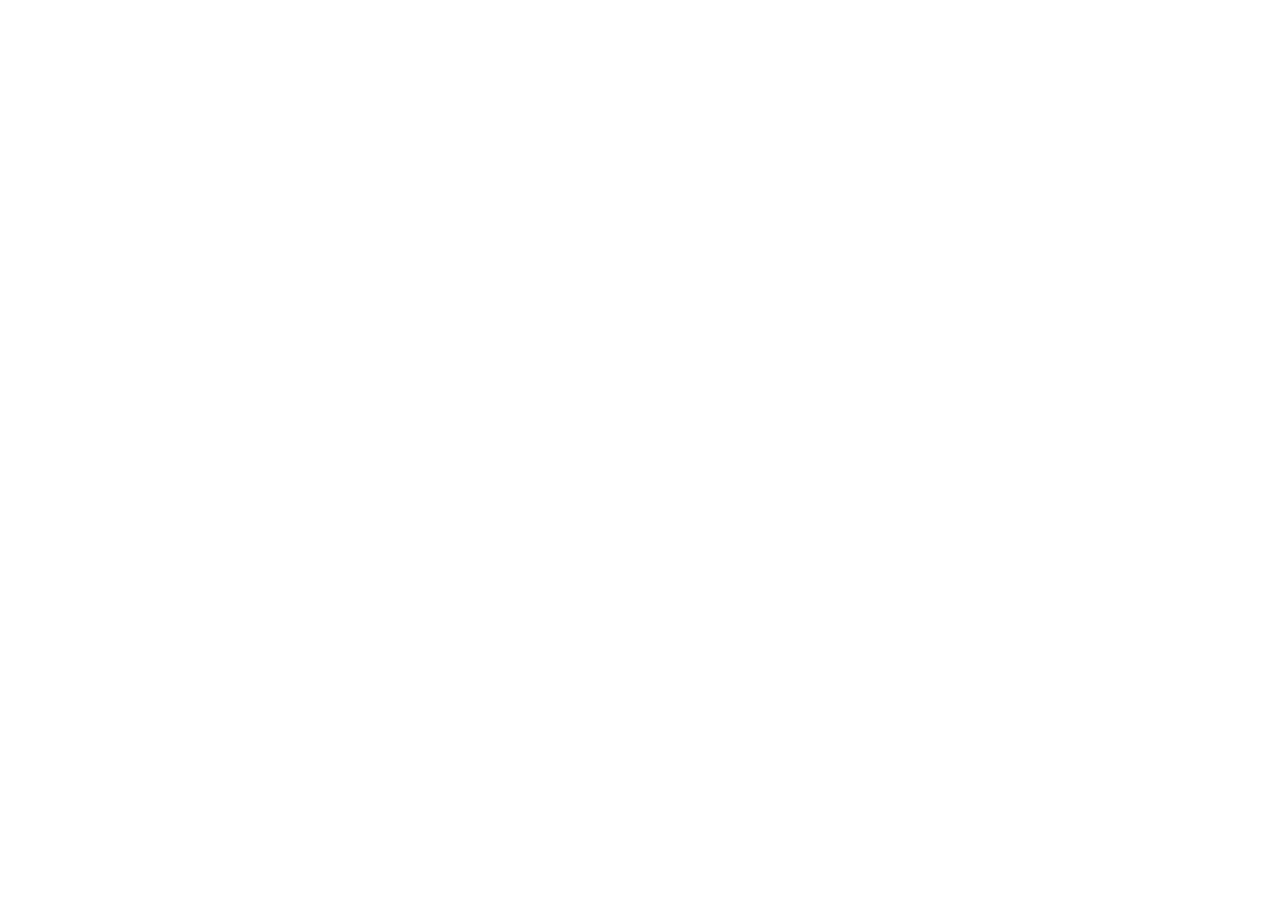
==== index.html @ f233265a "Updates" ====
<!doctype html>
<html lang="en">
  <head>
    <meta charset="UTF-8" />
    <meta name="viewport" content="width=device-width, initial-scale=1.0" />
    <title>RAIDENS</title>
    <meta name="description" content="Portfólio oficial da nossa equipe de robótica com projetos inovadores e tecnologia avançada" />
    <meta name="author" content="Equipe de Robótica" />

    <meta property="og:title" content="Equipe de Robótica - Portfólio" />
    <meta property="og:description" content="Portfólio oficial da nossa equipe de robótica com projetos inovadores e tecnologia avançada" />
    <meta property="og:type" content="website" />
    <meta property="og:image" content="" />

    <meta name="twitter:card" content="summary_large_image" />
    <meta name="twitter:site" content="" />
    <meta name="twitter:image" content="" />
    <script type="module" crossorigin src="/portifolio/assets/index-CCp-jDNa.js"></script>
    <link rel="stylesheet" crossorigin href="/portifolio/assets/index-DNuoXvJN.css">
  </head>

  <body>
    <div id="root"></div>
  </body>
</html>
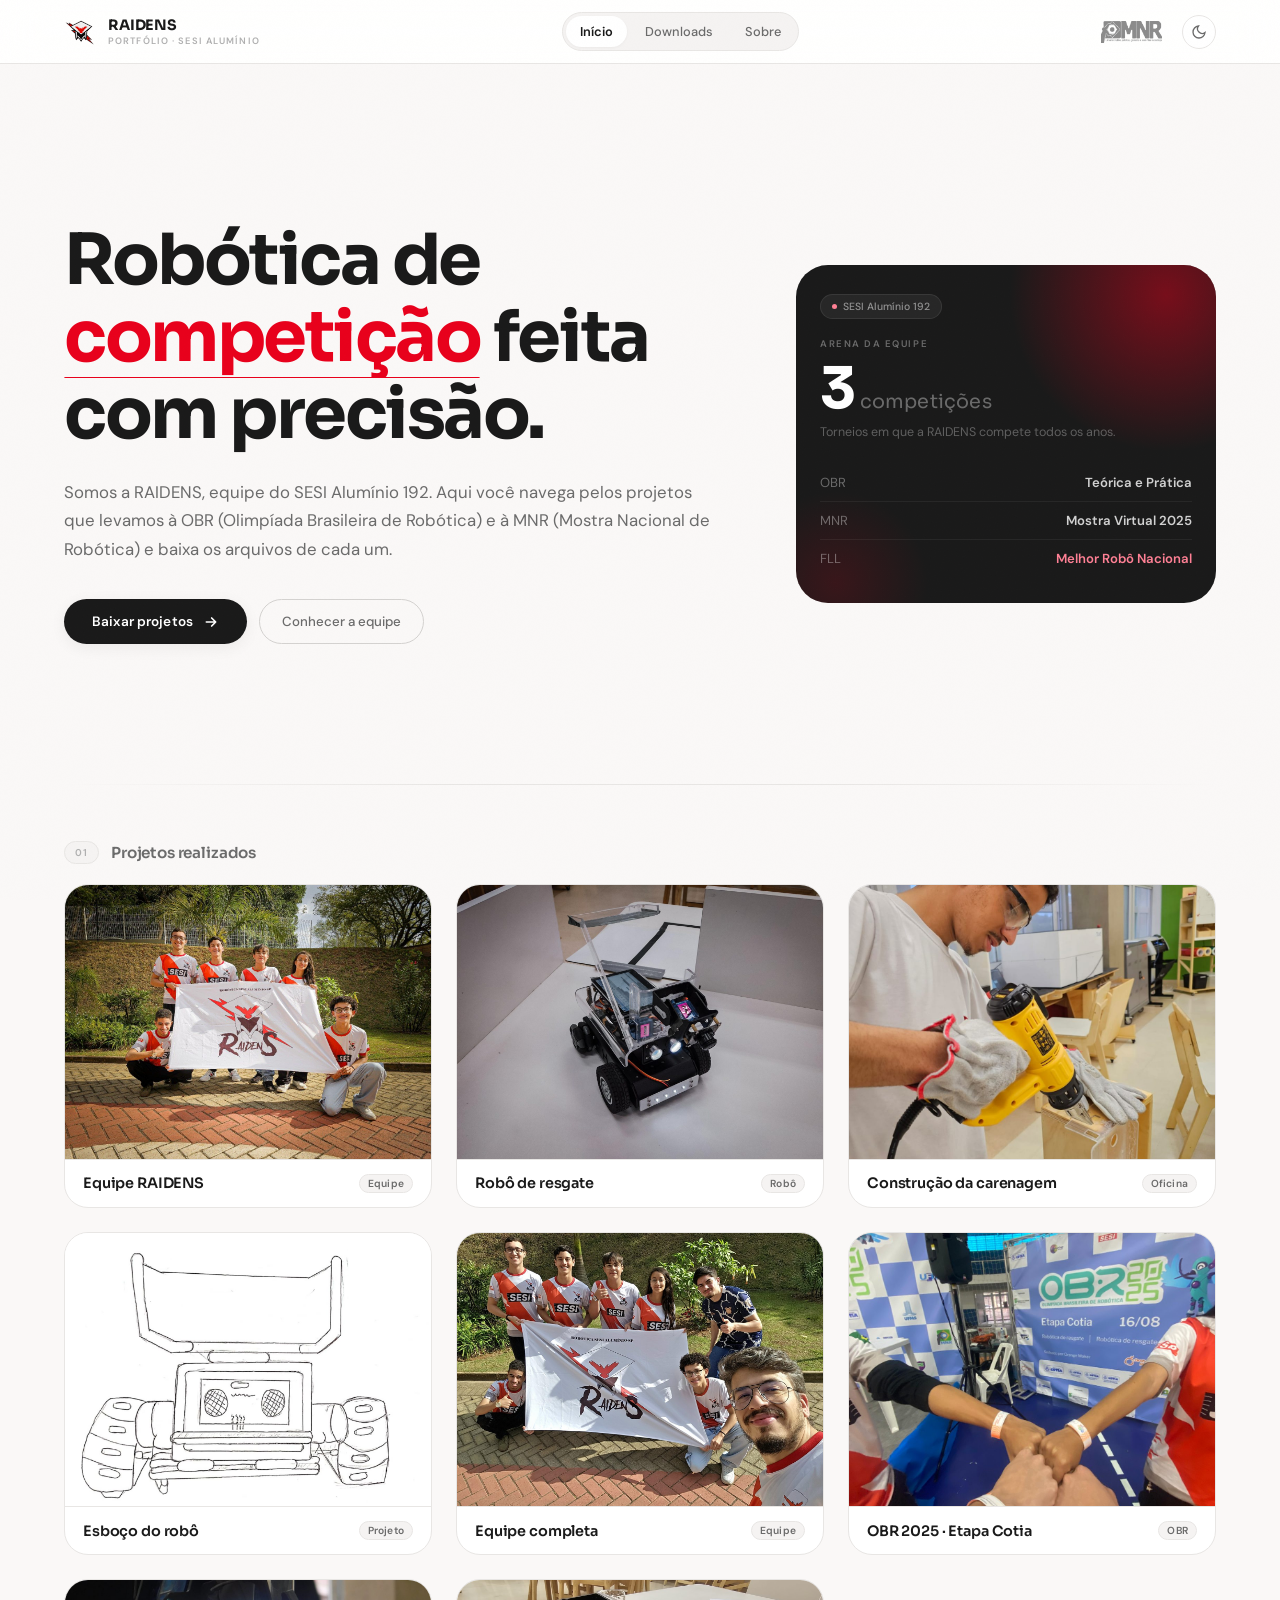
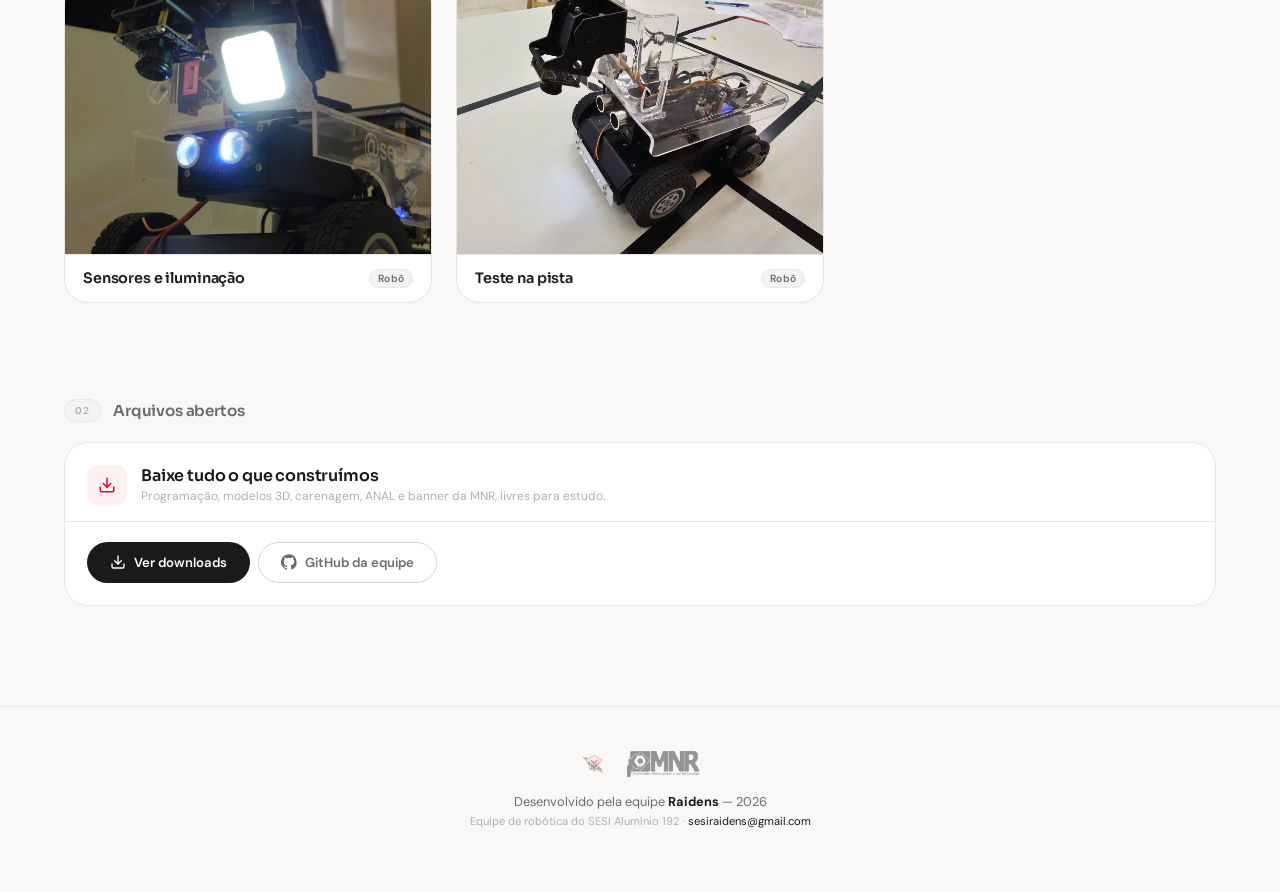
==== commit b837fe2a: "Refazer o portfólio no Design System RAIDENS Substitui o bundle React compilado (sem código-fonte no" ====
--- a/index.html
+++ b/index.html
@@ -1,25 +1,137 @@
-<!doctype html>
-<html lang="en">
-  <head>
-    <meta charset="UTF-8" />
-    <meta name="viewport" content="width=device-width, initial-scale=1.0" />
-    <title>RAIDENS</title>
-    <meta name="description" content="Portfólio oficial da nossa equipe de robótica com projetos inovadores e tecnologia avançada" />
-    <meta name="author" content="Equipe de Robótica" />
+<!DOCTYPE html>
+<html lang="pt-BR" data-theme="light">
+<head>
+<meta charset="utf-8">
+<meta name="viewport" content="width=device-width, initial-scale=1.0">
+<title>Raidens | Portfólio | Início</title>
+<meta name="description" content="Portfólio oficial da RAIDENS, equipe de robótica do SESI Alumínio 192: projetos da OBR e da MNR com arquivos para baixar.">
+<meta name="author" content="Equipe RAIDENS · SESI Alumínio 192">
+<meta property="og:title" content="Raidens | Portfólio | Início">
+<meta property="og:description" content="Portfólio oficial da RAIDENS, equipe de robótica do SESI Alumínio 192: projetos da OBR e da MNR com arquivos para baixar.">
+<meta property="og:type" content="website">
+<meta property="og:image" content="https://sesiraidens.github.io/portifolio/assets/logo_color.png">
+<meta name="theme-color" content="#FAF8F7">
+<!-- Logo oficial OBRIGATÓRIO — https://sesiraidens.github.io/portifolio/assets/logo_color-aNRVU26Y.png -->
+<link rel="icon" type="image/png" href="assets/logo_color.png">
+<link rel="apple-touch-icon" href="assets/logo_color.png">
+<script>(function(){var t=null;try{t=localStorage.getItem('theme');}catch(e){}document.documentElement.setAttribute('data-theme',t||(matchMedia('(prefers-color-scheme: dark)').matches?'dark':'light'));})();</script>
+<link rel="preconnect" href="https://fonts.googleapis.com">
+<link rel="preconnect" href="https://fonts.gstatic.com" crossorigin>
+<link href="https://fonts.googleapis.com/css2?family=DM+Sans:opsz,wght@9..40,300;9..40,400;9..40,500;9..40,600;9..40,700&family=Sora:wght@400;500;600;700;800&display=swap" rel="stylesheet">
+<link rel="stylesheet" href="assets/raidens.css">
+</head>
+<body>
+<div class="progress-track"><div class="progress-fill" id="progressFill"></div></div>
 
-    <meta property="og:title" content="Equipe de Robótica - Portfólio" />
-    <meta property="og:description" content="Portfólio oficial da nossa equipe de robótica com projetos inovadores e tecnologia avançada" />
-    <meta property="og:type" content="website" />
-    <meta property="og:image" content="" />
+<header class="topbar" id="topbar">
+  <div class="topbar-inner">
+    <a class="brand" href="./">
+      <img class="brand-logo" src="assets/logo_color.png" alt="Raidens" width="34" height="34">
+      <div class="brand-text">
+        <span class="brand-name">RAIDENS</span>
+        <span class="brand-sub">Portfólio · SESI Alumínio</span>
+      </div>
+    </a>
+    <nav class="nav" aria-label="Navegação principal"><a href="" aria-current="page">Início</a><a href="download/">Downloads</a><a href="sobre/">Sobre</a></nav>
+    <div class="topbar-right">
+      <img class="partner-logo" src="assets/mnr_logo--ywFz8QQ.png" alt="MNR">
+      <button class="theme-btn" id="themeBtn" aria-label="Alternar tema"></button>
+    </div>
+  </div>
+</header>
 
-    <meta name="twitter:card" content="summary_large_image" />
-    <meta name="twitter:site" content="" />
-    <meta name="twitter:image" content="" />
-    <script type="module" crossorigin src="/portifolio/assets/index-CCp-jDNa.js"></script>
-    <link rel="stylesheet" crossorigin href="/portifolio/assets/index-DNuoXvJN.css">
-  </head>
+<section class="hero">
+  <div>
+    <h1>
+      <span class="line"><span>Robótica de</span></span>
+      <span class="line"><span><span class="accent-word">competição</span> feita</span></span>
+      <span class="line"><span>com precisão.</span></span>
+    </h1>
+    <p class="lede reveal delay-1">Somos a RAIDENS, equipe do SESI Alumínio 192. Aqui você navega pelos projetos que levamos à OBR (Olimpíada Brasileira de Robótica) e à MNR (Mostra Nacional de Robótica) e baixa os arquivos de cada um.</p>
+    <div class="hero-cta reveal delay-2">
+      <a class="btn-primary" href="download/">Baixar projetos <svg width="16" height="16" viewBox="0 0 24 24" fill="none" stroke="currentColor" stroke-width="2.5" stroke-linecap="round" stroke-linejoin="round"><path d="M5 12h14M13 6l6 6-6 6"/></svg></a>
+      <a class="btn-ghost" href="sobre/">Conhecer a equipe</a>
+    </div>
+  </div>
+  <div class="hero-visual reveal delay-3" aria-hidden="true">
+    <div class="summary-card">
+      <div class="hero-badge"><span class="dot"></span>SESI Alumínio 192</div>
+      <div class="sum-eyebrow">Arena da equipe</div>
+      <div class="sum-total"><span>3</span><span class="unit">competições</span></div>
+      <div class="sum-desc">Torneios em que a RAIDENS compete todos os anos.</div>
+      <div class="br-row"><span class="lbl">OBR</span><span class="val">Teórica e Prática</span></div>
+      <div class="br-row"><span class="lbl">MNR</span><span class="val">Mostra Virtual 2025</span></div>
+      <div class="br-row hl"><span class="lbl">FLL</span><span class="val">Melhor Robô Nacional</span></div>
+    </div>
+  </div>
+</section>
 
-  <body>
-    <div id="root"></div>
-  </body>
+<div class="container"><div class="divider-line"></div></div>
+
+<div class="section-label"><span class="sl-num">01</span><h2>Projetos realizados</h2></div>
+<main class="layout">
+  <div class="grid-3">
+    <figure class="section-card reveal delay-1">
+      <div class="card-media"><img src="assets/img/galeria-1.jpg" alt="Equipe RAIDENS" loading="lazy"></div>
+      <figcaption class="card-caption"><span class="card-title">Equipe RAIDENS</span><span class="tag">Equipe</span></figcaption>
+    </figure>
+    <figure class="section-card reveal delay-2">
+      <div class="card-media"><img src="assets/img/galeria-2.jpg" alt="Robô de resgate" loading="lazy"></div>
+      <figcaption class="card-caption"><span class="card-title">Robô de resgate</span><span class="tag">Robô</span></figcaption>
+    </figure>
+    <figure class="section-card reveal delay-3">
+      <div class="card-media"><img src="assets/img/galeria-3.jpg" alt="Construção da carenagem" loading="lazy"></div>
+      <figcaption class="card-caption"><span class="card-title">Construção da carenagem</span><span class="tag">Oficina</span></figcaption>
+    </figure>
+    <figure class="section-card reveal delay-1">
+      <div class="card-media"><img src="assets/img/galeria-4.jpg" alt="Esboço do robô" loading="lazy"></div>
+      <figcaption class="card-caption"><span class="card-title">Esboço do robô</span><span class="tag">Projeto</span></figcaption>
+    </figure>
+    <figure class="section-card reveal delay-2">
+      <div class="card-media"><img src="assets/img/galeria-5.jpg" alt="Equipe completa" loading="lazy"></div>
+      <figcaption class="card-caption"><span class="card-title">Equipe completa</span><span class="tag">Equipe</span></figcaption>
+    </figure>
+    <figure class="section-card reveal delay-3">
+      <div class="card-media"><img src="assets/img/galeria-6.jpg" alt="OBR 2025 · Etapa Cotia" loading="lazy"></div>
+      <figcaption class="card-caption"><span class="card-title">OBR 2025 · Etapa Cotia</span><span class="tag">OBR</span></figcaption>
+    </figure>
+    <figure class="section-card reveal delay-1">
+      <div class="card-media"><img src="assets/img/galeria-7.jpg" alt="Sensores e iluminação" loading="lazy"></div>
+      <figcaption class="card-caption"><span class="card-title">Sensores e iluminação</span><span class="tag">Robô</span></figcaption>
+    </figure>
+    <figure class="section-card reveal delay-2">
+      <div class="card-media"><img src="assets/img/galeria-8.jpg" alt="Teste na pista" loading="lazy"></div>
+      <figcaption class="card-caption"><span class="card-title">Teste na pista</span><span class="tag">Robô</span></figcaption>
+    </figure>
+  </div>
+</main>
+
+<div class="section-label"><span class="sl-num">02</span><h2>Arquivos abertos</h2></div>
+<section class="layout">
+  <div class="section-card reveal">
+    <div class="card-header">
+      <div class="card-icon"><svg viewBox="0 0 24 24" fill="none" stroke="currentColor" stroke-width="2" stroke-linecap="round" stroke-linejoin="round"><path d="M21 15v4a2 2 0 0 1-2 2H5a2 2 0 0 1-2-2v-4"/><path d="M7 10l5 5 5-5"/><path d="M12 15V3"/></svg></div>
+      <div><div class="card-title">Baixe tudo o que construímos</div><div class="card-sub">Programação, modelos 3D, carenagem, ANAL e banner da MNR, livres para estudo.</div></div>
+    </div>
+    <div class="card-body">
+      <div class="card-actions">
+        <a class="btn-control primary" href="download/"><svg width="16" height="16" viewBox="0 0 24 24" fill="none" stroke="currentColor" stroke-width="2" stroke-linecap="round" stroke-linejoin="round"><path d="M21 15v4a2 2 0 0 1-2 2H5a2 2 0 0 1-2-2v-4"/><path d="M7 10l5 5 5-5"/><path d="M12 15V3"/></svg>Ver downloads</a>
+        <a class="btn-control" href="https://github.com/sesiraidens" target="_blank" rel="noopener"><svg width="16" height="16" viewBox="0 0 24 24" fill="currentColor"><path d="M12 .3a12 12 0 0 0-3.8 23.4c.6.1.8-.3.8-.6v-2c-3.3.7-4-1.6-4-1.6-.6-1.4-1.4-1.8-1.4-1.8-1-.7.1-.7.1-.7 1.2.1 1.8 1.2 1.8 1.2 1 1.8 2.8 1.3 3.5 1 0-.8.4-1.3.7-1.6-2.7-.3-5.5-1.3-5.5-6 0-1.2.5-2.3 1.3-3.1-.2-.4-.6-1.6 0-3.2 0 0 1-.3 3.4 1.2a11.5 11.5 0 0 1 6 0C17.3 4.6 18.3 5 18.3 5c.7 1.6.2 2.9.1 3.2.8.8 1.3 1.9 1.3 3.2 0 4.6-2.8 5.6-5.5 5.9.5.4.9 1.1.9 2.2v3.3c0 .3.1.7.8.6A12 12 0 0 0 12 .3"/></svg>GitHub da equipe</a>
+      </div>
+    </div>
+  </div>
+</section>
+<div class="page-end"></div>
+
+<footer>
+  <div class="foot-logos">
+    <img src="assets/logo_color.png" alt="Raidens">
+    <img class="partner" src="assets/mnr_logo--ywFz8QQ.png" alt="MNR">
+  </div>
+  <p>Desenvolvido pela equipe <a href="https://www.instagram.com/sesiraidens/" target="_blank" rel="noopener"><strong>Raidens</strong></a> — 2026</p>
+  <p class="small">Equipe de robótica do SESI Alumínio 192 · <a href="mailto:sesiraidens@gmail.com">sesiraidens@gmail.com</a></p>
+</footer>
+
+<script src="assets/raidens.js"></script>
+</body>
 </html>
--- a/assets/raidens.css
+++ b/assets/raidens.css
@@ -0,0 +1,228 @@
+/* RAIDENS Design System v1.0 — base compartilhada do portfólio */
+
+/* ═══ TOKENS ═══ */
+:root{
+  --bg:#FFFFFF; --bg-warm:#FAF8F7; --bg-subtle:#F5F3F2; --paper:#FFFFFF;
+  --ink:#1A1A1A; --ink-soft:#6B6B6B; --ink-faint:#B0B0B0;
+  --accent:#E8001C; --accent-deep:#C40016; --accent-light:#FF1A36;
+  --accent-soft:#FFF0F2; --accent-mid:#FFD6DB;
+  --accent-glow:rgba(232,0,28,.08); --accent-beam:rgba(232,0,28,.05);
+  --line:#E8E6E4; --line-strong:#D4D2D0;
+  --surface-dark:#1A1A1A; --mobile-bar-bg:rgba(26,26,26,.95);
+  --btn-primary-bg:#1A1A1A; --btn-primary-hover:var(--accent); --btn-primary-text:#FFFFFF;
+  --topbar-bg:rgba(255,255,255,.88); --partner-opacity:.45;
+  --radius-sm:8px; --radius-md:16px; --radius-lg:24px; --radius-xl:32px;
+  --font-display:'Sora',sans-serif; --font-body:'DM Sans',sans-serif;
+  --ease:cubic-bezier(.22,1,.36,1); --ease-spring:cubic-bezier(.34,1.56,.64,1); --ease-out:cubic-bezier(0,.55,.45,1);
+  --shadow-sm:0 1px 3px rgba(0,0,0,.04); --shadow-md:0 4px 16px rgba(0,0,0,.06); --shadow-lg:0 8px 32px rgba(0,0,0,.08);
+  color-scheme:light;
+}
+[data-theme="dark"]{
+  --bg:#0A0A0A; --bg-warm:#111111; --bg-subtle:#191919; --paper:#1C1C1C;
+  --ink:#E8E8E8; --ink-soft:#999999; --ink-faint:#666666;
+  --accent:#FF1A36; --accent-deep:#E8001C; --accent-light:#FF4460;
+  --accent-soft:#2A080C; --accent-mid:#3D1218;
+  --accent-glow:rgba(255,26,54,.12); --accent-beam:rgba(255,26,54,.08);
+  --line:#282828; --line-strong:#383838;
+  --surface-dark:#060606; --mobile-bar-bg:rgba(6,6,6,.95);
+  --btn-primary-bg:var(--accent); --btn-primary-hover:var(--accent-deep);
+  --topbar-bg:rgba(10,10,10,.88); --partner-opacity:.65;
+  --shadow-sm:0 1px 3px rgba(0,0,0,.3); --shadow-md:0 4px 16px rgba(0,0,0,.4); --shadow-lg:0 8px 32px rgba(0,0,0,.5);
+  color-scheme:dark;
+}
+
+/* ═══ BASE ═══ */
+*{ box-sizing:border-box; margin:0; padding:0; }
+html{ scroll-behavior:smooth; }
+body{ font-family:var(--font-body); background:var(--bg-warm); color:var(--ink); -webkit-font-smoothing:antialiased; overflow-x:hidden;
+  transition:background .35s var(--ease), color .35s var(--ease); }
+::selection{ background:var(--accent); color:#fff; }
+::-webkit-scrollbar{ width:5px; }
+::-webkit-scrollbar-thumb{ background:var(--line-strong); border-radius:999px; }
+img{ max-width:100%; display:block; }
+a{ color:inherit; }
+button{ font-family:inherit; cursor:pointer; }
+:focus-visible{ outline:none; box-shadow:0 0 0 3px var(--accent-glow); border-color:var(--accent); }
+body::after{ content:''; position:fixed; inset:0; pointer-events:none; z-index:99; opacity:.012;
+  background-image:url("data:image/svg+xml,%3Csvg xmlns='http://www.w3.org/2000/svg' width='200' height='200'%3E%3Cfilter id='n'%3E%3CfeTurbulence type='fractalNoise' baseFrequency='0.85' numOctaves='3' stitchTiles='stitch'/%3E%3C/filter%3E%3Crect width='100%25' height='100%25' filter='url(%23n)'/%3E%3C/svg%3E"); }
+.container{ max-width:1200px; margin:0 auto; padding:0 24px; }
+.sr-only{ position:absolute; width:1px; height:1px; overflow:hidden; clip:rect(0 0 0 0); white-space:nowrap; }
+
+/* ═══ REVEAL ═══ */
+.reveal{ opacity:0; transform:translateY(30px); transition:opacity .7s var(--ease), transform .7s var(--ease); }
+.reveal.is-visible{ opacity:1; transform:none; }
+.delay-1{ transition-delay:.1s; } .delay-2{ transition-delay:.2s; } .delay-3{ transition-delay:.3s; } .delay-4{ transition-delay:.4s; }
+.hero h1 .line{ display:block; overflow:hidden; padding-bottom:.06em; }
+.hero h1 .line > span{ display:inline-block; transform:translateY(100%); transition:transform .7s var(--ease); }
+.hero.is-ready h1 .line > span{ transform:none; }
+.hero.is-ready h1 .line:nth-child(1) > span{ transition-delay:.3s; }
+.hero.is-ready h1 .line:nth-child(2) > span{ transition-delay:.4s; }
+.hero.is-ready h1 .line:nth-child(3) > span{ transition-delay:.5s; }
+.accent-word{ color:var(--accent); position:relative; white-space:nowrap; }
+.accent-word::after{ content:''; position:absolute; left:0; right:0; bottom:.02em; height:3px; border-radius:999px; background:var(--accent);
+  transform:scaleX(0); transform-origin:left; transition:transform .7s var(--ease) 1.1s; }
+.hero.is-ready .accent-word::after{ transform:scaleX(1); }
+
+/* ═══ PROGRESS ═══ */
+.progress-track{ position:fixed; top:0; left:0; right:0; height:2px; z-index:100; }
+.progress-fill{ height:100%; width:0; background:var(--accent); transition:width .1s linear; }
+
+/* ═══ TOPBAR ═══ */
+.topbar{ position:sticky; top:0; z-index:50; background:var(--topbar-bg); backdrop-filter:blur(20px) saturate(1.3); -webkit-backdrop-filter:blur(20px) saturate(1.3); border-bottom:1px solid var(--line); transition:box-shadow .3s var(--ease), background .35s var(--ease), border-color .35s var(--ease); }
+.topbar.scrolled{ box-shadow:var(--shadow-sm); }
+.topbar-inner{ max-width:1200px; margin:0 auto; padding:12px 24px; display:flex; align-items:center; justify-content:space-between; gap:16px; }
+.brand{ display:flex; align-items:center; gap:10px; text-decoration:none; }
+.brand-logo{ height:34px; width:34px; border-radius:8px; object-fit:contain; transition:transform .4s var(--ease-spring); }
+.brand:hover .brand-logo{ transform:rotate(-6deg) scale(1.05); }
+.brand-text{ display:flex; flex-direction:column; gap:1px; }
+.brand-name{ font-family:var(--font-display); font-weight:700; font-size:.9rem; color:var(--ink); letter-spacing:-.01em; }
+.brand-sub{ font-size:.58rem; font-weight:600; letter-spacing:.12em; text-transform:uppercase; color:var(--ink-faint); }
+.topbar-right{ display:flex; align-items:center; gap:20px; }
+.nav{ display:flex; align-items:center; gap:4px; padding:3px; border-radius:999px; background:var(--bg-subtle); border:1px solid var(--line); }
+.nav a{ text-decoration:none; font-size:.8rem; font-weight:500; color:var(--ink-soft); padding:7px 14px; border-radius:999px; transition:all .25s var(--ease); white-space:nowrap; }
+.nav a:hover{ color:var(--ink); background:var(--paper); }
+.nav a[aria-current="page"]{ color:var(--ink); background:var(--paper); box-shadow:var(--shadow-sm); font-weight:600; }
+.theme-btn{ display:flex; align-items:center; justify-content:center; width:34px; height:34px; flex-shrink:0; border-radius:50%; border:1px solid var(--line); background:var(--paper); color:var(--ink-soft); transition:all .3s var(--ease); }
+.theme-btn:hover{ border-color:var(--ink-soft); color:var(--ink); background:var(--bg-subtle); }
+.theme-btn svg{ transition:transform .4s var(--ease-spring); }
+.theme-btn:hover svg{ transform:rotate(30deg); }
+.partner-logo{ height:22px; width:auto; opacity:var(--partner-opacity); }
+/* Logo da MNR é branco: no tema claro vira tinta para continuar legível */
+[data-theme="light"] .partner-logo, [data-theme="light"] .foot-logos img.partner{ filter:invert(1); }
+
+/* ═══ HERO ═══ */
+.hero{ max-width:1200px; margin:0 auto; padding:100px 24px 60px; display:grid; grid-template-columns:1fr; }
+@media(min-width:1024px){ .hero{ grid-template-columns:1fr 420px; align-items:center; gap:60px; min-height:80vh; padding:80px 24px 60px; } }
+.hero h1{ font-family:var(--font-display); font-weight:700; font-size:clamp(2.4rem,5.5vw,4.5rem); line-height:1.04; letter-spacing:-.035em; margin-bottom:22px; }
+.lede{ font-size:clamp(.9rem,1.5vw,1.05rem); color:var(--ink-soft); line-height:1.7; margin-bottom:36px; max-width:54ch; }
+.hero-cta{ display:flex; flex-wrap:wrap; gap:12px; }
+.hero-visual{ display:none; }
+@media(min-width:1024px){ .hero-visual{ display:block; } }
+
+/* ═══ BUTTONS ═══ */
+.btn-primary{ display:inline-flex; align-items:center; gap:10px; background:var(--btn-primary-bg); color:var(--btn-primary-text); border:none; padding:14px 28px; border-radius:999px; font-weight:600; font-size:.85rem; letter-spacing:.01em; box-shadow:var(--shadow-md); text-decoration:none;
+  transition:background .3s var(--ease), transform .3s var(--ease-spring), box-shadow .3s var(--ease); }
+.btn-primary:hover{ background:var(--btn-primary-hover); transform:translateY(-2px); box-shadow:0 8px 24px rgba(232,0,28,.25); }
+.btn-primary:active{ transform:scale(.98); }
+.btn-primary svg{ transition:transform .25s var(--ease); flex-shrink:0; }
+.btn-primary:hover svg{ transform:translateX(4px); }
+.btn-ghost{ display:inline-flex; align-items:center; gap:8px; background:transparent; color:var(--ink-soft); border:1px solid var(--line-strong); padding:13px 22px; border-radius:999px; font-weight:500; font-size:.83rem; text-decoration:none; transition:all .25s var(--ease); }
+.btn-ghost:hover{ border-color:var(--ink-soft); color:var(--ink); background:var(--paper); }
+.btn-ghost svg{ width:14px; height:14px; flex-shrink:0; }
+.btn-control{ display:inline-flex; align-items:center; gap:8px; background:var(--paper); color:var(--ink-soft); border:1px solid var(--line-strong); padding:11px 22px; border-radius:999px; font-weight:600; font-size:.82rem; text-decoration:none; transition:all .25s var(--ease); }
+.btn-control:hover{ border-color:var(--ink); color:var(--ink); transform:translateY(-1px); }
+.btn-control svg{ width:16px; height:16px; flex-shrink:0; }
+.btn-control.primary{ background:var(--btn-primary-bg); color:var(--btn-primary-text); border-color:transparent; }
+.btn-control.primary:hover{ background:var(--btn-primary-hover); }
+.btn-accent{ display:inline-flex; align-items:center; justify-content:center; gap:10px; width:100%; background:var(--accent); color:#fff; border:none; padding:14px 24px; border-radius:999px; font-weight:600; font-size:.85rem; text-decoration:none; transition:background .3s var(--ease), transform .3s var(--ease-spring), box-shadow .3s var(--ease); }
+.btn-accent:hover{ background:var(--accent-deep); transform:translateY(-2px); box-shadow:0 8px 24px rgba(232,0,28,.25); }
+.btn-accent:active{ transform:scale(.98); }
+.btn-accent svg{ transition:transform .25s var(--ease); }
+.btn-accent:hover svg{ transform:translateY(2px); }
+
+/* ═══ SECTION LABEL ═══ */
+.divider-line{ height:1px; background:linear-gradient(90deg,transparent,var(--line),var(--line),transparent); }
+.section-label{ max-width:1200px; margin:0 auto; padding:56px 24px 20px; display:flex; align-items:center; gap:12px; }
+.sl-num{ font-size:.62rem; font-weight:600; letter-spacing:.1em; text-transform:uppercase; color:var(--ink-faint); background:var(--bg-subtle); border:1px solid var(--line); padding:4px 10px; border-radius:999px; }
+.section-label h2{ font-family:var(--font-display); font-weight:600; font-size:.95rem; letter-spacing:-.01em; color:var(--ink-soft); }
+
+/* ═══ LAYOUT ═══ */
+.layout{ max-width:1200px; margin:0 auto; padding:0 24px 40px; display:grid; gap:16px; }
+.stack{ display:flex; flex-direction:column; gap:16px; }
+@media(min-width:1024px){ .layout.with-aside{ grid-template-columns:1.6fr 1fr; align-items:start; gap:24px; }
+  .aside{ position:sticky; top:90px; } }
+.grid-3{ display:grid; gap:16px; grid-template-columns:1fr; }
+@media(min-width:680px){ .grid-3{ grid-template-columns:repeat(2,1fr); } }
+@media(min-width:1024px){ .grid-3{ grid-template-columns:repeat(3,1fr); gap:24px; } }
+.page-end{ height:60px; }
+
+/* ═══ CARD ═══ */
+.section-card{ background:var(--paper); border:1px solid var(--line); border-radius:var(--radius-lg); overflow:hidden; position:relative;
+  transition:border-color .3s var(--ease), box-shadow .4s var(--ease), transform .3s var(--ease), background .35s var(--ease); }
+.section-card:hover{ border-color:var(--line-strong); box-shadow:var(--shadow-lg); transform:translateY(-2px); }
+.section-card::before{ content:''; position:absolute; top:0; left:0; right:0; height:2px; background:var(--accent); transform:scaleX(0); transform-origin:left; transition:transform .5s var(--ease); z-index:2; }
+.section-card:hover::before{ transform:scaleX(1); }
+.card-header{ display:flex; align-items:center; gap:14px; padding:22px 22px 16px; border-bottom:1px solid var(--line); }
+.card-icon{ width:40px; height:40px; border-radius:10px; background:var(--accent-soft); display:flex; align-items:center; justify-content:center; flex-shrink:0; transition:background .3s var(--ease); }
+.section-card:hover .card-icon{ background:var(--accent-mid); }
+.card-icon svg{ width:18px; height:18px; color:var(--accent); }
+.card-title{ font-family:var(--font-display); font-weight:600; font-size:1rem; letter-spacing:-.01em; margin-bottom:2px; }
+.card-sub{ font-size:.75rem; color:var(--ink-faint); line-height:1.4; }
+.card-body{ padding:4px 22px 8px; }
+.card-text{ font-size:.86rem; line-height:1.7; color:var(--ink-soft); padding:16px 0; }
+.card-text + .card-text{ padding-top:0; }
+.card-actions{ display:flex; flex-wrap:wrap; gap:8px; padding:16px 0 14px; }
+.field{ display:flex; align-items:center; justify-content:space-between; gap:16px; padding:14px 0; border-bottom:1px solid var(--line); position:relative; }
+.field:last-child{ border-bottom:none; }
+.field::before{ content:''; position:absolute; inset:0 -8px; border-radius:10px; background:var(--bg-warm); opacity:0; transition:opacity .3s var(--ease); z-index:0; }
+.field:hover::before{ opacity:1; }
+.field > *{ position:relative; z-index:1; }
+.field label, .field .field-name{ font-size:.86rem; font-weight:500; display:block; line-height:1.3; }
+.field .field-meta{ font-size:.75rem; color:var(--ink-faint); margin-top:2px; }
+.pts{ display:inline-block; font-size:.64rem; color:var(--accent); font-weight:600; margin-top:3px; background:var(--accent-soft); padding:2px 8px; border-radius:999px; letter-spacing:.02em; border:1px solid var(--accent-mid); white-space:nowrap; }
+.tag{ display:inline-block; font-size:.64rem; color:var(--ink-soft); font-weight:600; background:var(--bg-subtle); padding:2px 8px; border-radius:999px; letter-spacing:.02em; border:1px solid var(--line); white-space:nowrap; }
+
+/* Mídia dentro de cartões */
+.card-media{ aspect-ratio:4/3; overflow:hidden; background:var(--bg-subtle); border-bottom:1px solid var(--line); }
+.card-media img{ width:100%; height:100%; object-fit:cover; transition:transform .7s var(--ease); }
+.section-card:hover .card-media img{ transform:scale(1.04); }
+.card-caption{ display:flex; align-items:center; justify-content:space-between; gap:12px; padding:14px 18px; }
+.card-caption .card-title{ font-size:.9rem; margin:0; }
+.file-card{ display:grid; grid-template-columns:1fr; }
+@media(min-width:680px){ .file-card{ grid-template-columns:180px 1fr; } .file-card .card-media{ aspect-ratio:auto; height:100%; border-bottom:none; border-right:1px solid var(--line); } }
+.video-frame{ aspect-ratio:16/9; background:var(--surface-dark); }
+.video-frame iframe{ width:100%; height:100%; border:0; display:block; }
+
+/* ═══ DARK HIGHLIGHT CARD ═══ */
+.summary-card{ background:var(--surface-dark); color:#fff; border-radius:var(--radius-xl); padding:28px 24px 26px; position:relative; overflow:hidden; }
+.summary-card::before{ content:''; position:absolute; width:340px; height:340px; border-radius:50%; background:radial-gradient(circle,rgba(232,0,28,.45),transparent 65%); top:-140px; right:-120px; pointer-events:none; animation:glow 7s var(--ease) infinite alternate; }
+.summary-card::after{ content:''; position:absolute; width:200px; height:200px; border-radius:50%; background:radial-gradient(circle,rgba(232,0,28,.15),transparent 65%); bottom:-80px; left:-60px; pointer-events:none; animation:glow 8s var(--ease) infinite alternate-reverse; }
+@keyframes glow{ from{ opacity:.5; transform:scale(1); } to{ opacity:1; transform:scale(1.05); } }
+.summary-card > *{ position:relative; z-index:1; }
+.sum-eyebrow{ font-size:.6rem; letter-spacing:.16em; text-transform:uppercase; color:rgba(255,255,255,.35); font-weight:600; margin-bottom:10px; }
+.sum-total{ font-family:var(--font-display); font-size:clamp(3rem,4.5vw,4.4rem); font-weight:700; line-height:1; letter-spacing:-.04em; margin-bottom:6px; display:flex; align-items:baseline; gap:6px; }
+.sum-total .unit{ font-size:1.2rem; font-weight:400; opacity:.35; letter-spacing:.01em; }
+.sum-desc{ font-size:.78rem; color:rgba(255,255,255,.3); margin-bottom:22px; line-height:1.5; }
+.br-row{ display:flex; justify-content:space-between; gap:12px; font-size:.82rem; padding:10px 0; border-bottom:1px solid rgba(255,255,255,.06); }
+.br-row:last-child{ border-bottom:none; }
+.br-row .lbl{ color:rgba(255,255,255,.35); }
+.br-row .val{ font-weight:600; color:rgba(255,255,255,.8); text-align:right; }
+.br-row.hl .val{ color:#FF8095; }
+.summary-card .btn-accent{ margin-top:22px; }
+.hero-badge{ display:inline-flex; align-items:center; gap:6px; font-size:.65rem; font-weight:500; color:rgba(255,255,255,.5); background:rgba(255,255,255,.06); border:1px solid rgba(255,255,255,.08); padding:5px 11px; border-radius:999px; margin-bottom:18px; }
+.hero-badge .dot{ width:5px; height:5px; border-radius:50%; background:#FF8095; }
+.summary-card a{ color:#FF8095; text-decoration:none; }
+.summary-card a:hover{ text-decoration:underline; }
+.summary-card .btn-accent{ color:#fff; }
+.summary-card .btn-accent:hover{ text-decoration:none; }
+
+/* ═══ FOOTER ═══ */
+footer{ border-top:1px solid var(--line); padding:44px 24px 60px; text-align:center; }
+.foot-logos{ display:flex; justify-content:center; align-items:center; gap:20px; margin-bottom:16px; flex-wrap:wrap; }
+.foot-logos img{ height:26px; width:auto; opacity:.4; transition:opacity .3s var(--ease); }
+.foot-logos img:hover{ opacity:.7; }
+footer p{ font-size:.8rem; color:var(--ink-soft); margin-bottom:4px; }
+footer p a{ color:var(--ink); text-decoration:none; }
+footer p a:hover{ color:var(--accent); }
+footer .small{ font-size:.7rem; color:var(--ink-faint); }
+
+@media(max-width:680px){
+  .container{ padding:0 20px; }
+  .topbar-inner{ padding:10px 16px; gap:10px; flex-wrap:wrap; }
+  .topbar-right{ gap:10px; }
+  .nav{ order:3; width:100%; justify-content:space-between; }
+  .nav a{ flex:1; text-align:center; padding:7px 8px; }
+  .topbar-inner{ row-gap:10px; }
+  .hero{ padding:60px 20px 40px; } .section-label{ padding:36px 20px 12px; } .layout{ padding:0 20px 32px; }
+  .card-header{ padding:18px 18px 14px; } .card-body{ padding:4px 18px 8px; } .summary-card{ padding:22px 18px; }
+}
+@media(max-width:380px){ .partner-logo{ display:none; } }
+
+@media (prefers-reduced-motion:reduce){
+  html{ scroll-behavior:auto; }
+  .reveal{ opacity:1; transform:none; transition:none; }
+  .hero h1 .line > span{ transform:none; transition:none; }
+  .accent-word::after{ transform:scaleX(1); transition:none; }
+  .summary-card::before, .summary-card::after{ animation:none; }
+  *{ transition-duration:.01ms !important; }
+}
